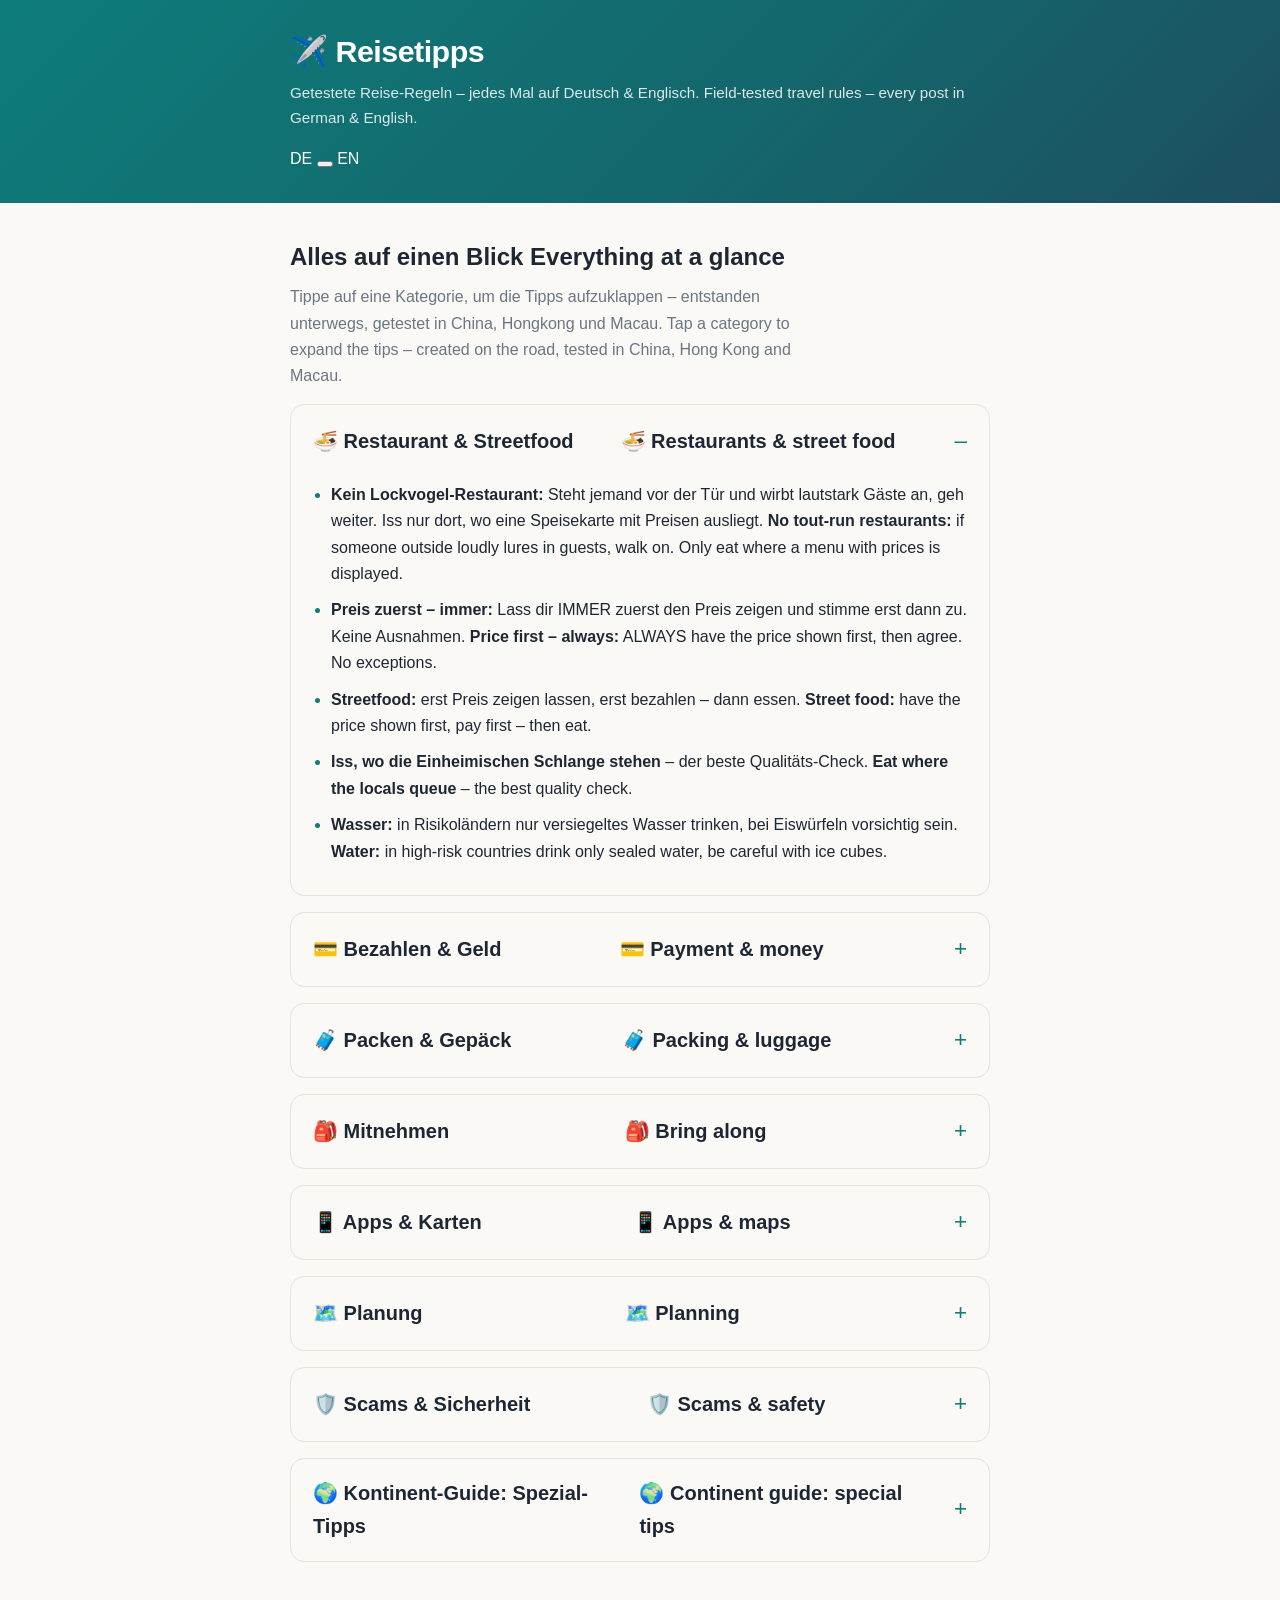
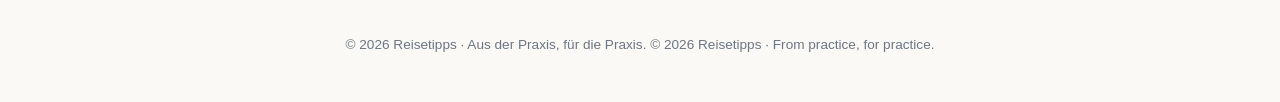
==== index.html @ b356df23 "Update index.html" ====
<!DOCTYPE html>
<html lang="de">
<head>
<meta charset="utf-8">
<meta name="viewport" content="width=device-width, initial-scale=1">
<title>Reisetipps – Travel Tips</title>
<link rel="stylesheet" href="style.css">
</head>
<body>
<header class="site-header">
  <div class="wrap">
    <div class="brand">
      <h1><a href="index.html">✈️ Reisetipps</a></h1>
      <p>
        <span class="de">Getestete Reise-Regeln – jedes Mal auf Deutsch &amp; Englisch.</span>
        <span class="en">Field-tested travel rules – every post in German &amp; English.</span>
      </p>
    </div>
    <div class="lang-switch" role="group" aria-label="Language / Sprache">
      <span class="lang-label" id="lbl-de">DE</span>
      <button type="button" id="lang-btn" class="switch" role="switch" aria-checked="false" aria-label="Switch to English">
        <span class="knob"></span>
      </button>
      <span class="lang-label" id="lbl-en">EN</span>
    </div>
  </div>
</header>

<main class="wrap">
  <section class="hero">
    <h2>
      <span class="de">Alles auf einen Blick</span>
      <span class="en">Everything at a glance</span>
    </h2>
    <p>
      <span class="de">Tippe auf eine Kategorie, um die Tipps aufzuklappen – entstanden unterwegs, getestet in China, Hongkong und Macau.</span>
      <span class="en">Tap a category to expand the tips – created on the road, tested in China, Hong Kong and Macau.</span>
    </p>
  </section>

  <section class="accordion-list">

    <details class="accordion top" id="restaurant" open>
      <summary><span class="de">🍜 Restaurant &amp; Streetfood</span><span class="en">🍜 Restaurants &amp; street food</span></summary>
      <ul class="tips">
        <li><span class="de"><strong>Kein Lockvogel-Restaurant:</strong> Steht jemand vor der Tür und wirbt lautstark Gäste an, geh weiter. Iss nur dort, wo eine Speisekarte mit Preisen ausliegt.</span>
            <span class="en"><strong>No tout-run restaurants:</strong> if someone outside loudly lures in guests, walk on. Only eat where a menu with prices is displayed.</span></li>
        <li><span class="de"><strong>Preis zuerst – immer:</strong> Lass dir IMMER zuerst den Preis zeigen und stimme erst dann zu. Keine Ausnahmen.</span>
            <span class="en"><strong>Price first – always:</strong> ALWAYS have the price shown first, then agree. No exceptions.</span></li>
        <li><span class="de"><strong>Streetfood:</strong> erst Preis zeigen lassen, erst bezahlen – dann essen.</span>
            <span class="en"><strong>Street food:</strong> have the price shown first, pay first – then eat.</span></li>
        <li><span class="de"><strong>Iss, wo die Einheimischen Schlange stehen</strong> – der beste Qualitäts-Check.</span>
            <span class="en"><strong>Eat where the locals queue</strong> – the best quality check.</span></li>
        <li><span class="de"><strong>Wasser:</strong> in Risikoländern nur versiegeltes Wasser trinken, bei Eiswürfeln vorsichtig sein.</span>
            <span class="en"><strong>Water:</strong> in high-risk countries drink only sealed water, be careful with ice cubes.</span></li>
      </ul>
    </details>

    <details class="accordion top" id="geld">
      <summary><span class="de">💳 Bezahlen &amp; Geld</span><span class="en">💳 Payment &amp; money</span></summary>
      <ul class="tips">
        <li><span class="de"><strong>50-€-Reisekonto:</strong> separates Konto nur fürs Reisen, täglich mit 50&nbsp;€ aufladen – nur diese Karte kommt zum Einsatz. Bei Diebstahl ist der Schaden begrenzt.</span>
            <span class="en"><strong>€50 travel account:</strong> a separate account just for travel, topped up with €50 daily – only this card gets used. If stolen, the damage is limited.</span></li>
        <li><span class="de"><strong>Bezahlsumme immer zuerst zeigen lassen</strong> – dann erst zustimmen.</span>
            <span class="en"><strong>Always have the total shown first</strong> – then agree.</span></li>
        <li><span class="de"><strong>Tricks kennen:</strong> erst „15" sagen und dann auf „50" korrigieren – oder „50,00" ansagen und „500,00" abbuchen. Jede Abbuchung sofort prüfen.</span>
            <span class="en"><strong>Know the tricks:</strong> first say "15", then "correct" it to "50" – or announce "50.00" and charge "500.00". Check every charge immediately.</span></li>
        <li><span class="de"><strong>Kleingeld schlägt Scheine:</strong> immer kleine Scheine und Münzen dabei haben.</span>
            <span class="en"><strong>Small bills beat big ones:</strong> always carry small bills and coins.</span></li>
        <li><span class="de"><strong>Karte nie aus den Augen lassen</strong> – kein „ich geh mal kurz nach hinten". Kreditkarte ohne Auslandseinsatzentgelt nutzen.</span>
            <span class="en"><strong>Never let your card out of sight</strong> – no "I'll just take it to the back". Use a card with no foreign transaction fee.</span></li>
        <li><span class="de"><strong>Geld splitten:</strong> Tagesbudget in der Hosentasche, den Rest im Hotelsafe.</span>
            <span class="en"><strong>Split your money:</strong> day budget in your pocket, the rest in the hotel safe.</span></li>
      </ul>
    </details>

    <details class="accordion top" id="packen">
      <summary><span class="de">🧳 Packen &amp; Gepäck</span><span class="en">🧳 Packing &amp; luggage</span></summary>
      <ul class="tips">
        <li><span class="de"><strong>Maximal für eine Woche packen</strong> – unterwegs wird gewaschen.</span>
            <span class="en"><strong>Pack for one week max</strong> – you'll wash on the road.</span></li>
        <li><span class="de"><strong>Nur Handgepäck, wenn's geht:</strong> schneller durch den Flughafen, kein Warten am Band – und der Koffer kann nicht verloren gehen.</span>
            <span class="en"><strong>Carry-on only, when possible:</strong> faster through the airport, no waiting at the belt – and your suitcase can't get lost.</span></li>
        <li><span class="de"><strong>Sonst: Koffer statt Tasche</strong> – Hartschale mit TSA-Schloss, dazu Namensschild, Kofferfoto, AirTag und auffälliges Band.</span>
            <span class="en"><strong>Otherwise: suitcase, not duffel bag</strong> – hard-shell with TSA lock, plus name tag, suitcase photo, AirTag and a bright strap.</span></li>
        <li><span class="de"><strong>Wäsche-Set:</strong> kleine Wäscheleine mit Klammern + Waschmittel-Blätter – wiegt fast nichts.</span>
            <span class="en"><strong>Laundry kit:</strong> small clothesline with pegs + detergent sheets – weighs almost nothing.</span></li>
        <li><span class="de"><strong>Rollen, nicht falten</strong> – spart Platz, knittert weniger. Packing Cubes halten Ordnung.</span>
            <span class="en"><strong>Roll, don't fold</strong> – saves space, wrinkles less. Packing cubes keep things organized.</span></li>
      </ul>
    </details>

    <details class="accordion top" id="mitnehmen">
      <summary><span class="de">🎒 Mitnehmen</span><span class="en">🎒 Bring along</span></summary>
      <ul class="tips">
        <li><span class="de"><strong>Die 8 Essentials:</strong> Ersatzbrille, Ersatzhandy, etwas Bargeld, Protein (Pulver/Riegel), Universal-Reiseadapter, Sonnencreme, DEET (Mückenschutz), Powerbank.</span>
            <span class="en"><strong>The 8 essentials:</strong> spare glasses, spare phone, some cash, protein (powder/bars), universal travel adapter, sunscreen, DEET (mosquito repellent), power bank.</span></li>
        <li><span class="de"><strong>Achtung China:</strong> Powerbanks ohne CCC-Zertifizierung sind verboten und können abgenommen werden – CE allein reicht nicht.</span>
            <span class="en"><strong>Note for China:</strong> power banks without CCC certification are forbidden and can be confiscated – CE alone is not enough.</span></li>
        <li><span class="de"><strong>Dokumente doppelt sichern:</strong> Reisepass- und Versicherungskopie offline aufs Handy UND in die Cloud.</span>
            <span class="en"><strong>Back up documents twice:</strong> passport and insurance copies on your phone offline AND in the cloud.</span></li>
        <li><span class="de"><strong>Für alle Fälle:</strong> Mini-Apotheke (Schmerzmittel, Pflaster, Durchfallmittel, Elektrolyte), Ohrstöpsel + Schlafmaske, Snacks für die Anreise.</span>
            <span class="en"><strong>Just in case:</strong> mini pharmacy (painkillers, plasters, anti-diarrhea meds, electrolytes), earplugs + sleep mask, snacks for the journey.</span></li>
      </ul>
    </details>

    <details class="accordion top" id="apps">
      <summary><span class="de">📱 Apps &amp; Karten</span><span class="en">📱 Apps &amp; maps</span></summary>
      <ul class="tips">
        <li><span class="de"><strong>Apps VORHER laden</strong> – inkl. Offline-Karten und Sprachpaketen. Für China: Amap, Octopus Card (Hongkong), DiDi, Uber, Bolt. Dazu: VPN für China, Übersetzer-App offline, eSIM-App (z.&nbsp;B. Airalo).</span>
            <span class="en"><strong>Download apps BEFOREHAND</strong> – incl. offline maps and language packs. For China: Amap, Octopus Card (Hong Kong), DiDi, Uber, Bolt. Plus: VPN for China, translator app offline, eSIM app (e.g. Airalo).</span></li>
        <li><span class="de"><strong>Wichtige Punkte markieren:</strong> Hotel, Bahnhof/Flughafen, Botschaft, Krankenhaus, geplante Sehenswürdigkeiten.</span>
            <span class="en"><strong>Pin the important spots:</strong> hotel, station/airport, embassy, hospital, planned sights.</span></li>
        <li><span class="de"><strong>Reiseführer mit Karte</strong> mitnehmen – oder die wichtigsten Seiten ausdrucken.</span>
            <span class="en"><strong>Bring a guidebook with a map</strong> – or print the key pages.</span></li>
        <li><span class="de"><strong>Google Maps:</strong> die Region vorher als Offline-Karte herunterladen – ohne Netz bist du sonst blind.</span>
            <span class="en"><strong>Google Maps:</strong> download the region as an offline map beforehand – without a connection you're blind otherwise.</span></li>
      </ul>
    </details>

    <details class="accordion top" id="planung">
      <summary><span class="de">🗺️ Planung</span><span class="en">🗺️ Planning</span></summary>
      <ul class="tips">
        <li><span class="de"><strong>Ein Ort als Basis:</strong> von dort aus alles besichtigen. Mehrere Stationen = nur Fahrerei, ständiges Umpacken und verschiedene Kleidung für verschiedene Klimazonen.</span>
            <span class="en"><strong>One place as your base:</strong> explore everything from there. Multiple stops = nothing but driving, constant repacking and different clothes for different climates.</span></li>
        <li><span class="de"><strong>Ausländische Ferienzeiten prüfen</strong> (z.&nbsp;B. Golden Week in China) – sonst: hohe Preise, ausgebuchte Züge, überfüllte Sehenswürdigkeiten.</span>
            <span class="en"><strong>Check foreign holiday periods</strong> (e.g. Golden Week in China) – otherwise: high prices, sold-out trains, overcrowded sights.</span></li>
        <li><span class="de"><strong>Übliche Preise vorher checken:</strong> Taxi pro Kilometer, SIM-Karte, Wasser, Bier, Mahlzeit (Numbeo, Blogs, Reddit) – wer Normalpreise kennt, erkennt Abzocke sofort.</span>
            <span class="en"><strong>Check typical prices beforehand:</strong> taxi per km, SIM card, water, beer, meals (Numbeo, blogs, Reddit) – if you know normal prices, you spot rip-offs instantly.</span></li>
        <li><span class="de"><strong>Wichtige Nummern einspeichern:</strong> Polizei, Krankenwagen, Botschaft, Hotel, Airline, Versicherung, Kartensperr-Hotline – offline aufs Handy.</span>
            <span class="en"><strong>Save the important numbers:</strong> police, ambulance, embassy, hotel, airline, insurance, card blocking hotline – on your phone offline.</span></li>
      </ul>
    </details>

    <details class="accordion top" id="sicherheit">
      <summary><span class="de">🛡️ Scams &amp; Sicherheit</span><span class="en">🛡️ Scams &amp; safety</span></summary>
      <ul class="tips">
        <li><span class="de"><strong>Übliche Scams kennen:</strong> überteuerte Taxis/Tuk-Tuks (Preis VORher fixieren!), „Attraktion heute geschlossen" – danach wirst du woanders hingelockt (überteuerter Shop, „Alternativ-Tour"). Außerdem: Teehaus-/Glücksspiel-Abzocke, Edelstein-Betrug, Taschendiebe, falsche Polizisten, aufgeblähte Rechnungen, Skimming am Geldautomaten.</span>
            <span class="en"><strong>Know the usual scams:</strong> overpriced taxis/tuk-tuks (fix the price BEFORE!), "attraction closed today" – then you get lured elsewhere (overpriced shop, "alternative tour"). Also: tea-house/gambling scams, gem fraud, pickpockets, fake police, padded bills, ATM skimming.</span></li>
        <li><span class="de"><strong>Drinks im Auge behalten:</strong> nie unbeaufsichtigt lassen – in manchen Regionen (z.&nbsp;B. Südamerika) werden Getränke mit Betäubungsmitteln versetzt, danach folgt oft ein Raub.</span>
            <span class="en"><strong>Keep an eye on your drinks:</strong> never leave them unattended – in some regions (e.g. South America) drinks get spiked, often followed by robbery.</span></li>
        <li><span class="de"><strong>Vorsicht bei Dates:</strong> bei Verabredungen über Dating-Apps im Ausland lieber öffentliche Orte wählen und nur das Nötigste mitnehmen.</span>
            <span class="en"><strong>Be careful with dates:</strong> for dating-app meetups abroad, prefer public places and only take what you need.</span></li>
      </ul>
    </details>

    <details class="accordion top" id="kontinente">
      <summary><span class="de">🌍 Kontinent-Guide: Spezial-Tipps</span><span class="en">🌍 Continent guide: special tips</span></summary>
      <div class="accordion-body">
        <p class="sub-lede">
          <span class="de">Jeder Kontinent hat seine eigenen Regeln – zum Aufklappen:</span>
          <span class="en">Every continent has its own rules – tap to expand:</span>
        </p>

        <details class="accordion sub">
          <summary><span class="de">🌍 Afrika</span><span class="en">🌍 Africa</span></summary>
          <ul class="tips">
            <li><span class="de"><strong>Impfungen &amp; Malaria:</strong> Gelbfieber-Nachweis oft Pflicht – Prophylaxe oder Standby-Medikament mitnehmen.</span>
                <span class="en"><strong>Vaccinations &amp; malaria:</strong> yellow fever proof often mandatory – bring prophylaxis or standby medication.</span></li>
            <li><span class="de"><strong>Visa:</strong> teils on arrival (Ägypten), teils vorher online (Kenia eTA) – vorher prüfen.</span>
                <span class="en"><strong>Visas:</strong> sometimes on arrival (Egypt), sometimes online in advance (Kenya eTA) – check beforehand.</span></li>
            <li><span class="de"><strong>Bargeld in neuen Scheinen:</strong> kleine, neue Dollar-/Euro-Scheine – alte oder zerknitterte werden abgelehnt.</span>
                <span class="en"><strong>Cash in new bills:</strong> small, new dollar/euro notes – old or crumpled ones get refused.</span></li>
            <li><span class="de"><strong>Wasser:</strong> nur abgefüllt, Eiswürfel meiden.</span>
                <span class="en"><strong>Water:</strong> bottled only, avoid ice cubes.</span></li>
            <li><span class="de"><strong>Safaris früh buchen:</strong> Trockenzeit = beste Tierbeobachtung, Lodges schnell voll.</span>
                <span class="en"><strong>Book safaris early:</strong> dry season = best wildlife viewing, lodges fill fast.</span></li>
            <li><span class="de"><strong>Nachts:</strong> in Großstädten nicht zu Fuß – Taxis/Uber nutzen.</span>
                <span class="en"><strong>At night:</strong> don't walk in big cities – use taxis/Uber.</span></li>
          </ul>
        </details>

        <details class="accordion sub">
          <summary><span class="de">🌏 Asien</span><span class="en">🌏 Asia</span></summary>
          <ul class="tips">
            <li><span class="de"><strong>Visa je Land:</strong> Indien eVisa vorher, Thailand 60 Tage visafrei, China Visum vorab.</span>
                <span class="en"><strong>Visas per country:</strong> India eVisa in advance, Thailand 60 days visa-free, China visa beforehand.</span></li>
            <li><span class="de"><strong>Mobiles Bezahlen:</strong> Alipay/WeChat Pay in China fast unverzichtbar – Tour-Versionen zu Hause einrichten.</span>
                <span class="en"><strong>Mobile payment:</strong> Alipay/WeChat Pay almost essential in China – set up tour versions at home.</span></li>
            <li><span class="de"><strong>Monsun &amp; Taifun:</strong> Zeiten vor der Reise prüfen – sie entscheiden über alles.</span>
                <span class="en"><strong>Monsoon &amp; typhoon:</strong> check seasons before the trip – they decide everything.</span></li>
            <li><span class="de"><strong>Tempel-Knigge:</strong> Schultern/Knie bedecken, Schuhe aus.</span>
                <span class="en"><strong>Temple etiquette:</strong> cover shoulders/knees, shoes off.</span></li>
            <li><span class="de"><strong>SIM:</strong> eSIM vorher oder lokale SIM am Flughafen.</span>
                <span class="en"><strong>SIM:</strong> eSIM in advance or local SIM at the airport.</span></li>
          </ul>
        </details>

        <details class="accordion sub">
          <summary><span class="de">🌍 Europa</span><span class="en">🌍 Europe</span></summary>
          <ul class="tips">
            <li><span class="de"><strong>EHIC-Karte</strong> einpacken – gilt in der ganzen EU.</span>
                <span class="en"><strong>Pack your EHIC card</strong> – valid across the EU.</span></li>
            <li><span class="de"><strong>Roaming:</strong> EU inklusive – aber Vorsicht Schweiz &amp; UK.</span>
                <span class="en"><strong>Roaming:</strong> included in the EU – but watch out Switzerland &amp; UK.</span></li>
            <li><span class="de"><strong>Trinkgeld je Land</strong> kurz checken statt raten.</span>
                <span class="en"><strong>Check tipping per country</strong> instead of guessing.</span></li>
            <li><span class="de"><strong>Züge früh buchen</strong> (Sparpreise); Interrail bei vielen Ländern prüfen.</span>
                <span class="en"><strong>Book trains early</strong> (saver fares); consider Interrail for many countries.</span></li>
            <li><span class="de"><strong>Taschendiebe</strong> in Touristenzonen (Barcelona, Paris, Rom) – Wertsachen körpernah.</span>
                <span class="en"><strong>Pickpockets</strong> in tourist zones (Barcelona, Paris, Rome) – valuables close to body.</span></li>
          </ul>
        </details>

        <details class="accordion sub">
          <summary><span class="de">🌎 Nordamerika</span><span class="en">🌎 North America</span></summary>
          <ul class="tips">
            <li><span class="de"><strong>ESTA (USA) / eTA (Kanada)</strong> VOR der Reise online beantragen.</span>
                <span class="en"><strong>ESTA (USA) / eTA (Canada)</strong> – apply online BEFORE the trip.</span></li>
            <li><span class="de"><strong>Trinkgeld 18–22&nbsp;%</strong> quasi Pflicht.</span>
                <span class="en"><strong>Tip 18–22%</strong> – basically mandatory.</span></li>
            <li><span class="de"><strong>Kreditkarte unverzichtbar</strong> (Kautionen für Mietwagen/Hotel).</span>
                <span class="en"><strong>Credit card essential</strong> (deposits for rental cars/hotels).</span></li>
            <li><span class="de"><strong>Entfernungen nicht unterschätzen</strong> – Mietwagen einplanen.</span>
                <span class="en"><strong>Don't underestimate distances</strong> – plan a rental car.</span></li>
            <li><span class="de"><strong>Krankenversicherung mit hoher Deckung</strong> – USA extrem teuer.</span>
                <span class="en"><strong>Health insurance with high coverage</strong> – USA extremely expensive.</span></li>
            <li><span class="de"><strong>Preise sind netto</strong> – Steuern kommen an der Kasse dazu.</span>
                <span class="en"><strong>Prices are net</strong> – taxes added at checkout.</span></li>
          </ul>
        </details>

        <details class="accordion sub">
          <summary><span class="de">🌎 Südamerika</span><span class="en">🌎 South America</span></summary>
          <ul class="tips">
            <li><span class="de"><strong>Drinks nie unbeaufsichtigt</strong> – K.-o.-Tropfen/Scopolamin sind real.</span>
                <span class="en"><strong>Never leave drinks unattended</strong> – knockout drops/scopolamine are real.</span></li>
            <li><span class="de"><strong>Nur offizielle Taxis/Uber,</strong> nachts nicht zu Fuß.</span>
                <span class="en"><strong>Only official taxis/Uber,</strong> don't walk at night.</span></li>
            <li><span class="de"><strong>Höhenkrankheit</strong> (Anden): langsam akklimatisieren, Coca-Tee.</span>
                <span class="en"><strong>Altitude sickness</strong> (Andes): acclimatize slowly, coca tea.</span></li>
            <li><span class="de"><strong>Bargeld in kleinen Scheinen,</strong> US-Dollar als Backup.</span>
                <span class="en"><strong>Cash in small bills,</strong> US dollars as backup.</span></li>
            <li><span class="de"><strong>Regen- vs. Trockenzeit</strong> je Region prüfen.</span>
                <span class="en"><strong>Rainy vs. dry season</strong> – check per region.</span></li>
          </ul>
        </details>

        <details class="accordion sub">
          <summary><span class="de">🌏 Ozeanien</span><span class="en">🌏 Oceania</span></summary>
          <ul class="tips">
            <li><span class="de"><strong>eVisitor/ETA (Australien), NZeTA (Neuseeland)</strong> vor Abflug beantragen.</span>
                <span class="en"><strong>eVisitor/ETA (Australia), NZeTA (New Zealand)</strong> – apply before departure.</span></li>
            <li><span class="de"><strong>Sonne extrem</strong> (Ozonloch): Creme, Hut, Brille – auch bei Wolken.</span>
                <span class="en"><strong>Sun is extreme</strong> (ozone hole): sunscreen, hat, glasses – even when cloudy.</span></li>
            <li><span class="de"><strong>Linksverkehr!</strong> – auch beim Überqueren der Straße.</span>
                <span class="en"><strong>Left-hand traffic!</strong> – also when crossing streets.</span></li>
            <li><span class="de"><strong>Riesige Entfernungen:</strong> Inlandsflüge einplanen.</span>
                <span class="en"><strong>Huge distances:</strong> plan domestic flights.</span></li>
            <li><span class="de"><strong>Strenge Quarantäne:</strong> keine Lebensmittel/Pflanzen einführen.</span>
                <span class="en"><strong>Strict quarantine:</strong> don't bring food/plants.</span></li>
          </ul>
        </details>
      </div>
    </details>

  </section>
</main>

<footer class="site-footer">
  <div class="wrap">
    <span class="de">© 2026 Reisetipps · Aus der Praxis, für die Praxis.</span>
    <span class="en">© 2026 Reisetipps · From practice, for practice.</span>
  </div>
</footer>

<script>
function setLang(l) {
  var en = (l === 'en');
  document.body.classList.toggle('lang-en', en);
  document.documentElement.lang = l;
  var btn = document.getElementById('lang-btn');
  btn.setAttribute('aria-checked', en ? 'true' : 'false');
  btn.setAttribute('aria-label', en ? 'Auf Deutsch umstellen' : 'Switch to English');
  document.getElementById('lbl-de').classList.toggle('active', !en);
  document.getElementById('lbl-en').classList.toggle('active', en);
  try { localStorage.setItem('reisetipps-lang', l); } catch (e) {}
}
(function init() {
  var l = 'de';
  try { l = localStorage.getItem('reisetipps-lang') || 'de'; } catch (e) {}
  setLang(l === 'en' ? 'en' : 'de');
  document.getElementById('lang-btn').addEventListener('click', function () {
    setLang(document.body.classList.contains('lang-en') ? 'de' : 'en');
  });
})();
</script>
</body>
</html>
---- style.css ----
:root {
  --bg: #faf9f6;
  --card: #ffffff;
  --ink: #1d2733;
  --muted: #6b7684;
  --accent: #0e7c7b;
  --accent-soft: #e3f2f1;
  --border: #e6e2d8;
  --radius: 14px;
}
* { box-sizing: border-box; }
body {
  margin: 0;
  font-family: -apple-system, BlinkMacSystemFont, "Segoe UI", Roboto, Helvetica, Arial, sans-serif;
  background: var(--bg);
  color: var(--ink);
  line-height: 1.65;
}
.wrap { max-width: 740px; margin: 0 auto; padding: 0 20px; }

/* Header */
.site-header {
  background: linear-gradient(135deg, #0e7c7b, #14666b 60%, #1d4e5f);
  color: #fff;
  padding: 26px 0 30px;
}
.site-header .wrap { display: flex; align-items: center; justify-content: space-between; gap: 16px; flex-wrap: wrap; }
.brand h1 { margin: 0; font-size: 1.9rem; letter-spacing: -0.5px; }
.brand p { margin: 4px 0 0; opacity: .85; font-size: .95rem; }
.brand a { color: #fff; text-decoration: none; }
.lang-toggle { display: flex; gap: 6px; background: rgba(255,255,255,.15); border-radius: 999px; padding: 4px; }
.lang-toggle button {
  border: 0; border-radius: 999px; padding: 7px 16px; font-size: .85rem; font-weight: 700;
  background: transparent; color: #fff; cursor: pointer;
}
.lang-toggle button.active { background: #fff; color: var(--accent); }

/* Language visibility */
.de { display: inline; }
.en { display: none; }
body.lang-en .de { display: none; }
body.lang-en .en { display: inline; }
li .de, li .en, p .de, p .en, h1 .de, h1 .en, h2 .de, h2 .en, h3 .de, h3 .en, span.de, span.en { display: inline; }
body.lang-en li .de, body.lang-en p .de, body.lang-en h1 .de, body.lang-en h2 .de, body.lang-en h3 .de,
body.lang-en li .en, body.lang-en p .en, body.lang-en h1 .en, body.lang-en h2 .en, body.lang-en h3 .en { display: inline; }
div.de, div.en, section.de, section.en { display: block; }
body.lang-en div.de, body.lang-en section.de { display: none; }
body.lang-en div.en, body.lang-en section.en { display: block; }
div.en, section.en { display: none; }

/* Hero */
.hero { padding: 34px 0 8px; }
.hero h2 { font-size: 1.5rem; margin: 0 0 8px; }
.hero p { color: var(--muted); margin: 0; max-width: 60ch; }

/* Post cards */
.posts { display: grid; gap: 18px; padding: 24px 0 10px; }
.post-card {
  background: var(--card); border: 1px solid var(--border); border-radius: var(--radius);
  padding: 22px; text-decoration: none; color: inherit; display: block;
  transition: transform .12s ease, box-shadow .12s ease;
}
.post-card:hover { transform: translateY(-2px); box-shadow: 0 8px 24px rgba(20,40,50,.10); }
.post-card .meta { color: var(--muted); font-size: .82rem; margin-bottom: 6px; }
.post-card h3 { margin: 0 0 8px; font-size: 1.25rem; }
.post-card p { margin: 0 0 12px; color: var(--muted); }
.tags { display: flex; flex-wrap: wrap; gap: 6px; }
.tag {
  font-size: .75rem; font-weight: 600; background: var(--accent-soft); color: var(--accent);
  border-radius: 999px; padding: 3px 10px;
}

/* Article */
.article { background: var(--card); border: 1px solid var(--border); border-radius: var(--radius); padding: 28px; margin: 28px 0; }
.article .meta { color: var(--muted); font-size: .85rem; margin-bottom: 10px; }
.article h1 { margin: 0 0 10px; font-size: 1.7rem; letter-spacing: -0.5px; }
.article .lede { color: var(--muted); font-size: 1.05rem; border-left: 4px solid var(--accent); padding-left: 14px; margin: 0 0 26px; }
.rule-section { margin: 30px 0; }
.rule-section > h2 { font-size: 1.25rem; margin: 0 0 12px; padding-bottom: 8px; border-bottom: 2px solid var(--accent-soft); }
.rule { display: flex; gap: 14px; margin: 0 0 16px; }
.rule-num {
  flex: 0 0 34px; height: 34px; border-radius: 50%; background: var(--accent); color: #fff;
  font-weight: 800; display: flex; align-items: center; justify-content: center; font-size: .95rem; margin-top: 2px;
}
.rule-body strong { display: block; margin-bottom: 2px; }
.rule-body p { margin: 0; color: #37424f; }
.back-link { display: inline-block; margin: 6px 0 0; color: var(--accent); text-decoration: none; font-weight: 600; }
.back-link:hover { text-decoration: underline; }

/* Accordion */
.accordion {
  background: var(--bg);
  border: 1px solid var(--border);
  border-radius: var(--radius);
  margin: 0 0 14px;
  overflow: hidden;
}
.accordion summary {
  cursor: pointer;
  padding: 16px 20px;
  font-weight: 800;
  font-size: 1.1rem;
  list-style: none;
  display: flex;
  align-items: center;
  justify-content: space-between;
}
.accordion summary::-webkit-details-marker { display: none; }
.accordion summary::after {
  content: "+";
  font-size: 1.4rem;
  color: var(--accent);
  font-weight: 400;
  flex: 0 0 auto;
  margin-left: 12px;
}
.accordion[open] summary::after { content: "–"; }
.accordion summary:hover { background: var(--accent-soft); }
.accordion ul { margin: 0; padding: 4px 22px 20px 40px; }
.accordion li { margin: 0 0 10px; }
.accordion li::marker { color: var(--accent); }

/* One-pager: top-level category accordions + nested */
.accordion-list { padding: 6px 0 26px; }
.accordion.top { margin: 0 0 16px; }
.accordion.top > summary { font-size: 1.25rem; padding: 18px 22px; }
.accordion-body { padding: 2px 4px 8px; }
.sub-lede { color: var(--muted); margin: 6px 18px 12px; }
.accordion.sub { margin: 10px 14px; background: #fff; }
.accordion.sub > summary { font-size: 1rem; padding: 13px 16px; }
.tips { margin: 0; padding: 6px 22px 20px 42px; }
.tips li { margin: 0 0 10px; }
.tips li::marker { color: var(--accent); }

.site-footer { padding: 30px 0 46px; color: var(--muted); font-size: .85rem; text-align: center; }
@media (max-width: 520px) {
  .article { padding: 20px; }
  .brand h1 { font-size: 1.5rem; }
}
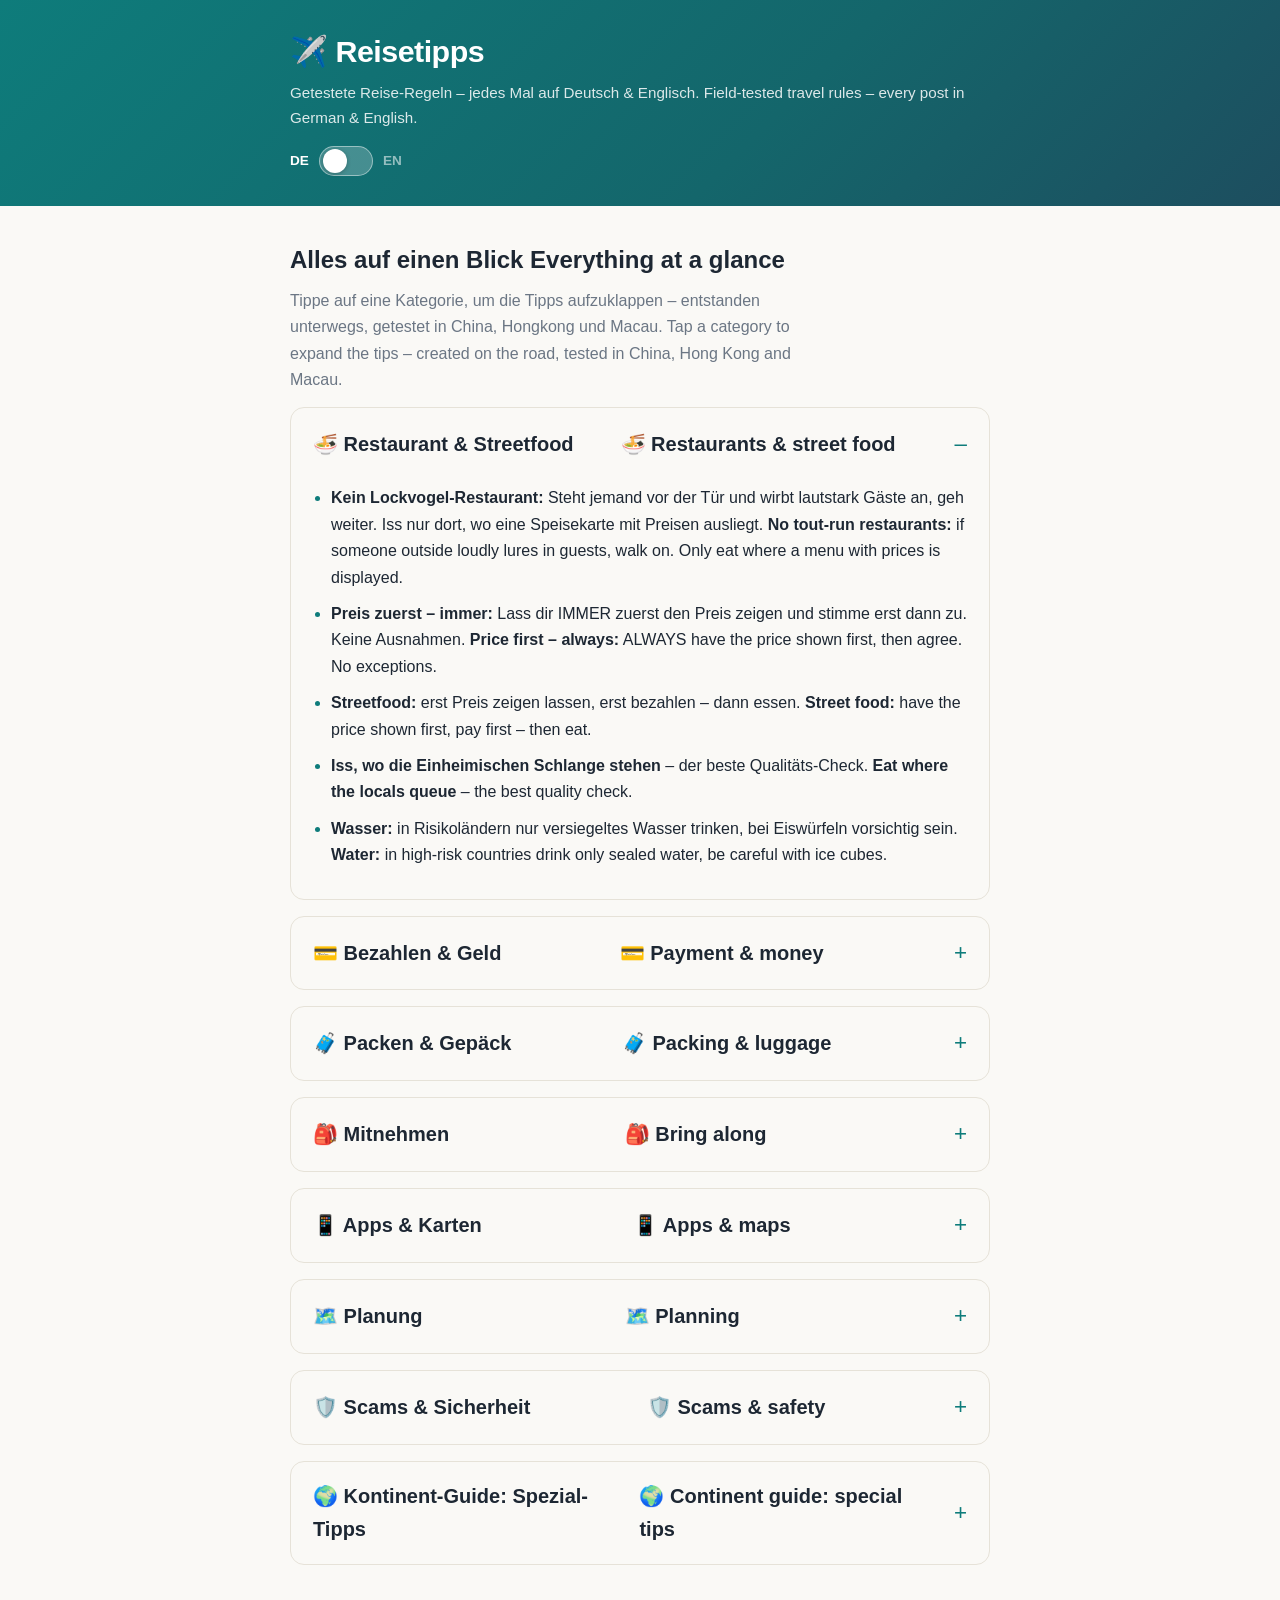
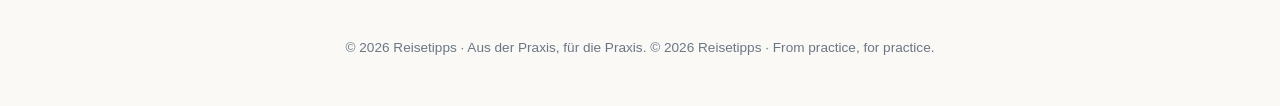
==== commit 5b9f0593: "Update index.html" ====
--- a/index.html
+++ b/index.html
@@ -93,14 +93,28 @@
     <details class="accordion top" id="mitnehmen">
       <summary><span class="de">🎒 Mitnehmen</span><span class="en">🎒 Bring along</span></summary>
       <ul class="tips">
-        <li><span class="de"><strong>Die 8 Essentials:</strong> Ersatzbrille, Ersatzhandy, etwas Bargeld, Protein (Pulver/Riegel), Universal-Reiseadapter, Sonnencreme, DEET (Mückenschutz), Powerbank.</span>
-            <span class="en"><strong>The 8 essentials:</strong> spare glasses, spare phone, some cash, protein (powder/bars), universal travel adapter, sunscreen, DEET (mosquito repellent), power bank.</span></li>
+        <li><span class="de"><strong>Die 8 Essentials:</strong></span><span class="en"><strong>The 8 essentials:</strong></span>
+          <ul>
+            <li><span class="de">Ersatzbrille</span><span class="en">Spare glasses</span></li>
+            <li><span class="de">Ersatzhandy</span><span class="en">Spare phone</span></li>
+            <li><span class="de">Etwas Bargeld</span><span class="en">Some cash</span></li>
+            <li><span class="de">Protein (Pulver/Riegel)</span><span class="en">Protein (powder/bars)</span></li>
+            <li><span class="de">Universal-Reiseadapter</span><span class="en">Universal travel adapter</span></li>
+            <li><span class="de">Sonnencreme</span><span class="en">Sunscreen</span></li>
+            <li><span class="de">DEET (Mückenschutz)</span><span class="en">DEET (mosquito repellent)</span></li>
+            <li><span class="de">Powerbank</span><span class="en">Power bank</span></li>
+          </ul>
+        </li>
         <li><span class="de"><strong>Achtung China:</strong> Powerbanks ohne CCC-Zertifizierung sind verboten und können abgenommen werden – CE allein reicht nicht.</span>
             <span class="en"><strong>Note for China:</strong> power banks without CCC certification are forbidden and can be confiscated – CE alone is not enough.</span></li>
+        <li><span class="de"><strong>Schlafmaske</strong> – für helle Hotelzimmer und Flüge.</span>
+            <span class="en"><strong>Sleep mask</strong> – for bright hotel rooms and flights.</span></li>
+        <li><span class="de"><strong>Ohrstöpsel</strong> – gegen Lärm in Flieger, Hotel und an lauten Straßen.</span>
+            <span class="en"><strong>Earplugs</strong> – against noise on planes, in hotels and on loud streets.</span></li>
         <li><span class="de"><strong>Dokumente doppelt sichern:</strong> Reisepass- und Versicherungskopie offline aufs Handy UND in die Cloud.</span>
             <span class="en"><strong>Back up documents twice:</strong> passport and insurance copies on your phone offline AND in the cloud.</span></li>
-        <li><span class="de"><strong>Für alle Fälle:</strong> Mini-Apotheke (Schmerzmittel, Pflaster, Durchfallmittel, Elektrolyte), Ohrstöpsel + Schlafmaske, Snacks für die Anreise.</span>
-            <span class="en"><strong>Just in case:</strong> mini pharmacy (painkillers, plasters, anti-diarrhea meds, electrolytes), earplugs + sleep mask, snacks for the journey.</span></li>
+        <li><span class="de"><strong>Für alle Fälle:</strong> Mini-Apotheke (Schmerzmittel, Pflaster, Durchfallmittel, Elektrolyte), Snacks für die Anreise.</span>
+            <span class="en"><strong>Just in case:</strong> mini pharmacy (painkillers, plasters, anti-diarrhea meds, electrolytes), snacks for the journey.</span></li>
       </ul>
     </details>
 
--- a/style.css
+++ b/style.css
@@ -23,17 +23,29 @@
   background: linear-gradient(135deg, #0e7c7b, #14666b 60%, #1d4e5f);
   color: #fff;
   padding: 26px 0 30px;
+  position: sticky;
+  top: 0;
+  z-index: 50;
 }
 .site-header .wrap { display: flex; align-items: center; justify-content: space-between; gap: 16px; flex-wrap: wrap; }
 .brand h1 { margin: 0; font-size: 1.9rem; letter-spacing: -0.5px; }
 .brand p { margin: 4px 0 0; opacity: .85; font-size: .95rem; }
 .brand a { color: #fff; text-decoration: none; }
-.lang-toggle { display: flex; gap: 6px; background: rgba(255,255,255,.15); border-radius: 999px; padding: 4px; }
-.lang-toggle button {
-  border: 0; border-radius: 999px; padding: 7px 16px; font-size: .85rem; font-weight: 700;
-  background: transparent; color: #fff; cursor: pointer;
+/* Language switch */
+.lang-switch { display: flex; align-items: center; gap: 10px; }
+.lang-label { font-weight: 800; font-size: .85rem; opacity: .55; }
+.lang-label.active { opacity: 1; }
+.switch {
+  width: 54px; height: 30px; border-radius: 999px; padding: 0; cursor: pointer;
+  background: rgba(255,255,255,.22); border: 1px solid rgba(255,255,255,.45);
+  position: relative;
 }
-.lang-toggle button.active { background: #fff; color: var(--accent); }
+.switch .knob {
+  position: absolute; top: 2px; left: 3px; width: 24px; height: 24px;
+  border-radius: 50%; background: #fff; transition: left .18s ease;
+  box-shadow: 0 1px 4px rgba(0,0,0,.25);
+}
+.switch[aria-checked="true"] .knob { left: 25px; }
 
 /* Language visibility */
 .de { display: inline; }
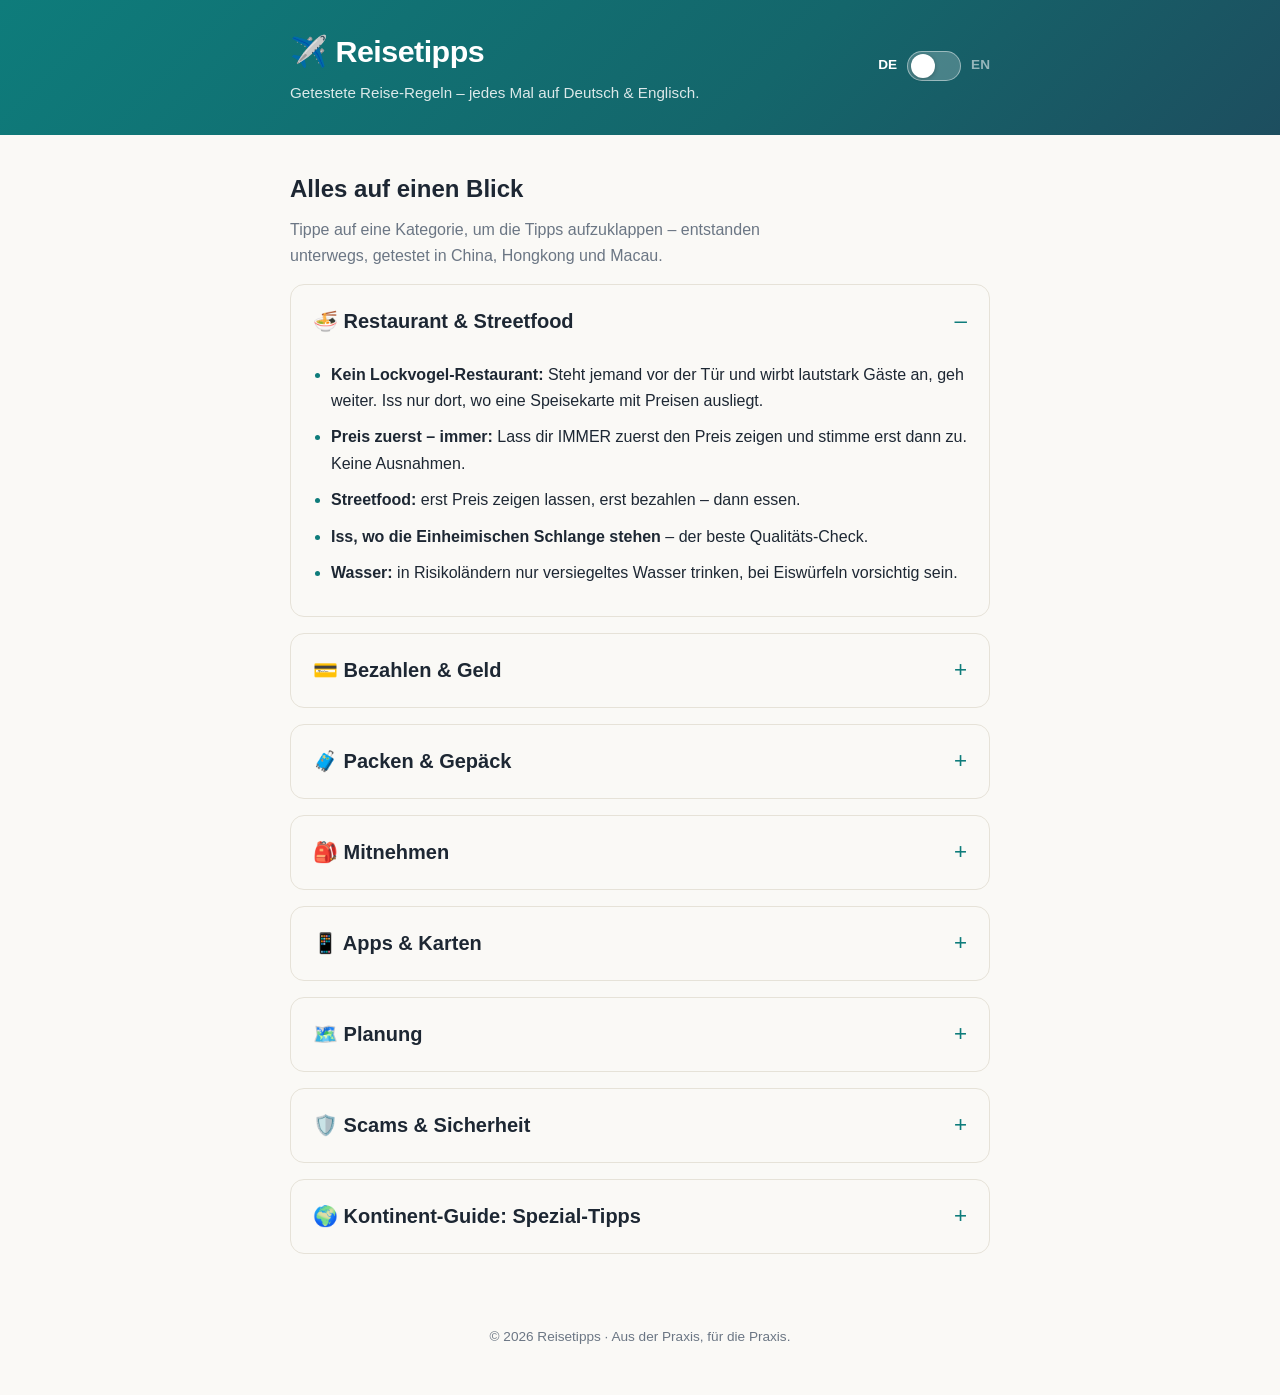
==== commit 6fce246e: "Update index.html" ====
--- a/index.html
+++ b/index.html
@@ -63,8 +63,8 @@
             <span class="en"><strong>€50 travel account:</strong> a separate account just for travel, topped up with €50 daily – only this card gets used. If stolen, the damage is limited.</span></li>
         <li><span class="de"><strong>Bezahlsumme immer zuerst zeigen lassen</strong> – dann erst zustimmen.</span>
             <span class="en"><strong>Always have the total shown first</strong> – then agree.</span></li>
-        <li><span class="de"><strong>Tricks kennen:</strong> erst „15" sagen und dann auf „50" korrigieren – oder „50,00" ansagen und „500,00" abbuchen. Jede Abbuchung sofort prüfen.</span>
-            <span class="en"><strong>Know the tricks:</strong> first say "15", then "correct" it to "50" – or announce "50.00" and charge "500.00". Check every charge immediately.</span></li>
+        <li><span class="de"><strong>Tricks kennen:</strong> erst „15" sagen und dann auf „50" korrigieren – oder „50,00" ansagen und „500,00" abbuchen. Ebenfalls beliebt: erst „20" sagen und dann behaupten, das sei „20 pro Person" gewesen. Jede Abbuchung sofort prüfen.</span>
+            <span class="en"><strong>Know the tricks:</strong> first say "15", then "correct" it to "50" – or announce "50.00" and charge "500.00". Also popular: first say "20", then claim it was "20 per person". Check every charge immediately.</span></li>
         <li><span class="de"><strong>Kleingeld schlägt Scheine:</strong> immer kleine Scheine und Münzen dabei haben.</span>
             <span class="en"><strong>Small bills beat big ones:</strong> always carry small bills and coins.</span></li>
         <li><span class="de"><strong>Karte nie aus den Augen lassen</strong> – kein „ich geh mal kurz nach hinten". Kreditkarte ohne Auslandseinsatzentgelt nutzen.</span>
@@ -151,6 +151,8 @@
       <ul class="tips">
         <li><span class="de"><strong>Übliche Scams kennen:</strong> überteuerte Taxis/Tuk-Tuks (Preis VORher fixieren!), „Attraktion heute geschlossen" – danach wirst du woanders hingelockt (überteuerter Shop, „Alternativ-Tour"). Außerdem: Teehaus-/Glücksspiel-Abzocke, Edelstein-Betrug, Taschendiebe, falsche Polizisten, aufgeblähte Rechnungen, Skimming am Geldautomaten.</span>
             <span class="en"><strong>Know the usual scams:</strong> overpriced taxis/tuk-tuks (fix the price BEFORE!), "attraction closed today" – then you get lured elsewhere (overpriced shop, "alternative tour"). Also: tea-house/gambling scams, gem fraud, pickpockets, fake police, padded bills, ATM skimming.</span></li>
+        <li><span class="de"><strong>Extra-Gebühren-Trick:</strong> Manche (DiDi-)Fahrer verlangen plötzlich Parkgebühren oder andere Zuschläge extra – alles ablehnen, was nicht in der App steht, und ggf. in der App melden.</span>
+            <span class="en"><strong>Extra-fee trick:</strong> some (DiDi) drivers suddenly demand parking fees or other surcharges – refuse anything not shown in the app, and report it in the app if needed.</span></li>
         <li><span class="de"><strong>Drinks im Auge behalten:</strong> nie unbeaufsichtigt lassen – in manchen Regionen (z.&nbsp;B. Südamerika) werden Getränke mit Betäubungsmitteln versetzt, danach folgt oft ein Raub.</span>
             <span class="en"><strong>Keep an eye on your drinks:</strong> never leave them unattended – in some regions (e.g. South America) drinks get spiked, often followed by robbery.</span></li>
         <li><span class="de"><strong>Vorsicht bei Dates:</strong> bei Verabredungen über Dating-Apps im Ausland lieber öffentliche Orte wählen und nur das Nötigste mitnehmen.</span>
--- a/style.css
+++ b/style.css
@@ -47,18 +47,12 @@
 }
 .switch[aria-checked="true"] .knob { left: 25px; }
 
-/* Language visibility */
-.de { display: inline; }
+/* Language visibility – exactly one language visible at a time.
+   (Never add other display rules for .de/.en: a specificity war made
+   both languages show at once on 05.11.2026.) */
 .en { display: none; }
 body.lang-en .de { display: none; }
 body.lang-en .en { display: inline; }
-li .de, li .en, p .de, p .en, h1 .de, h1 .en, h2 .de, h2 .en, h3 .de, h3 .en, span.de, span.en { display: inline; }
-body.lang-en li .de, body.lang-en p .de, body.lang-en h1 .de, body.lang-en h2 .de, body.lang-en h3 .de,
-body.lang-en li .en, body.lang-en p .en, body.lang-en h1 .en, body.lang-en h2 .en, body.lang-en h3 .en { display: inline; }
-div.de, div.en, section.de, section.en { display: block; }
-body.lang-en div.de, body.lang-en section.de { display: none; }
-body.lang-en div.en, body.lang-en section.en { display: block; }
-div.en, section.en { display: none; }
 
 /* Hero */
 .hero { padding: 34px 0 8px; }
@@ -143,6 +137,10 @@
 .tips { margin: 0; padding: 6px 22px 20px 42px; }
 .tips li { margin: 0 0 10px; }
 .tips li::marker { color: var(--accent); }
+/* Nested sub-bullets */
+.accordion .tips ul { margin: 8px 0 6px; padding: 0 0 0 24px; }
+.accordion .tips ul li { margin: 0 0 5px; }
+.accordion .tips ul li::marker { color: var(--accent); }
 
 .site-footer { padding: 30px 0 46px; color: var(--muted); font-size: .85rem; text-align: center; }
 @media (max-width: 520px) {
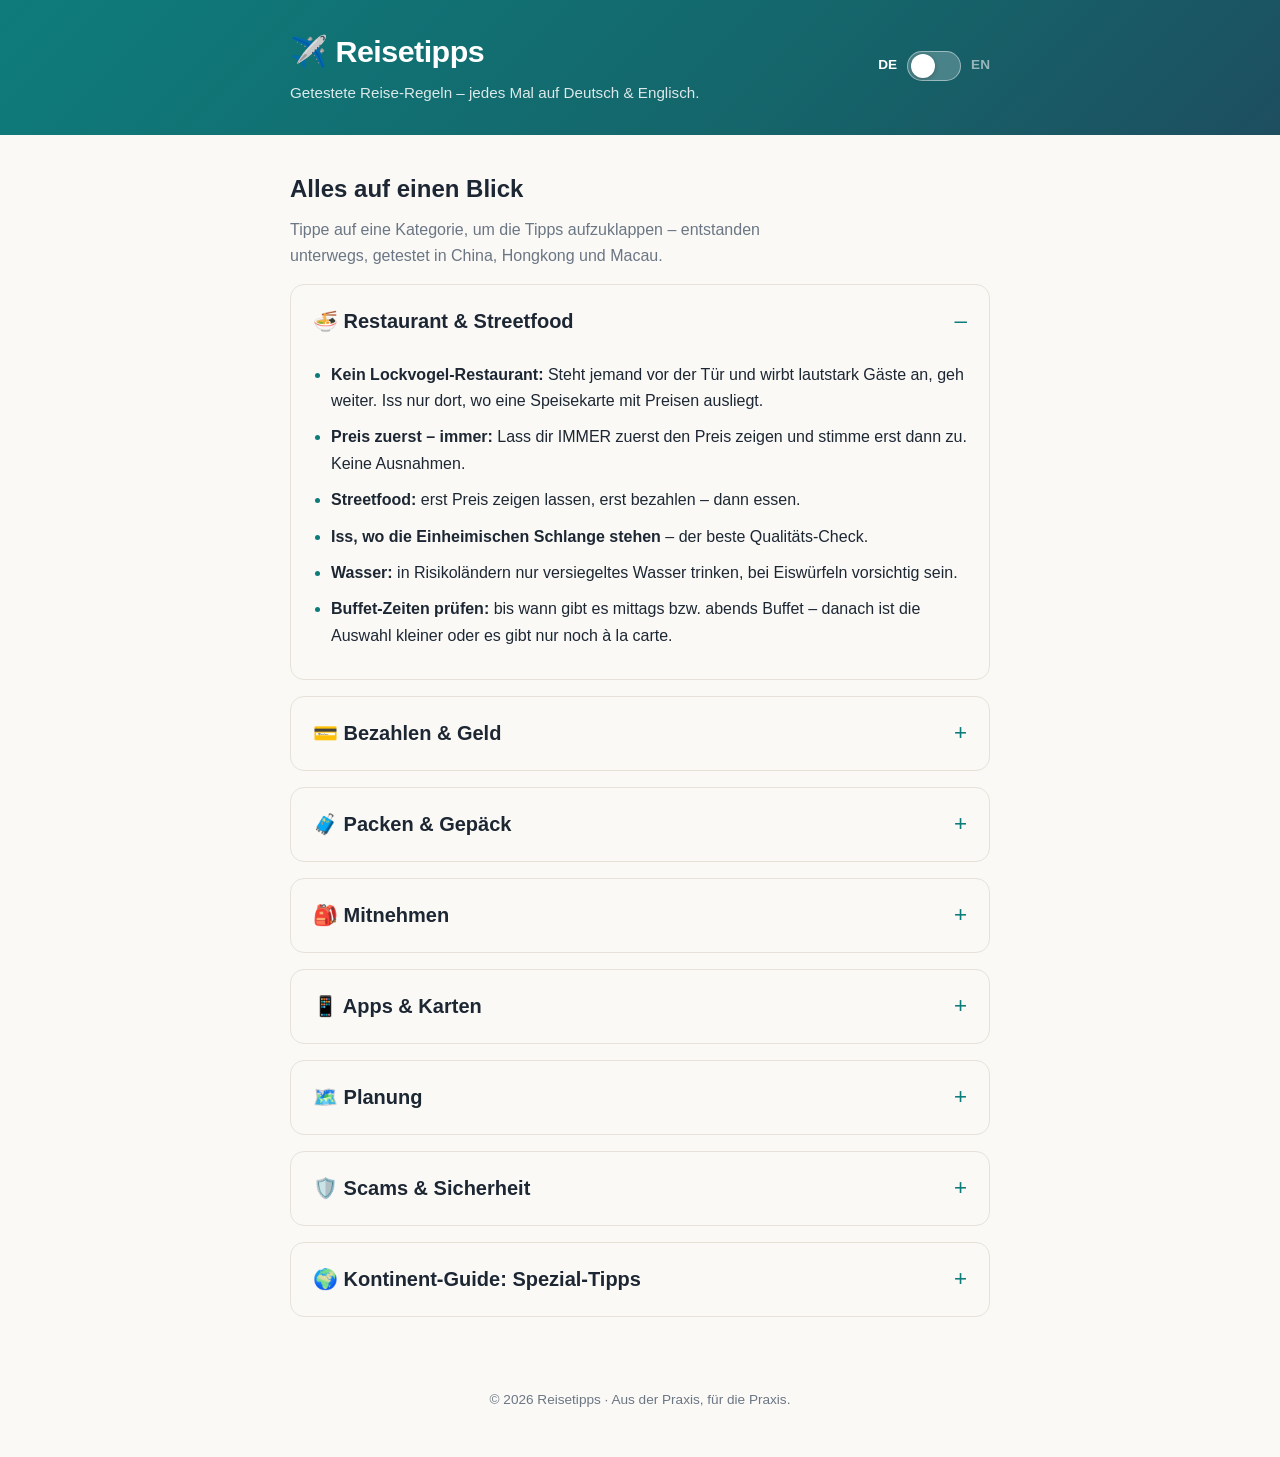
==== commit 7c5ecf5d: "Vier neue Tipps: Oeffnungszeiten, Bargeld-Check, Buffet-Zeiten, Desinfektionsspray" ====
--- a/index.html
+++ b/index.html
@@ -53,6 +53,8 @@
             <span class="en"><strong>Eat where the locals queue</strong> – the best quality check.</span></li>
         <li><span class="de"><strong>Wasser:</strong> in Risikoländern nur versiegeltes Wasser trinken, bei Eiswürfeln vorsichtig sein.</span>
             <span class="en"><strong>Water:</strong> in high-risk countries drink only sealed water, be careful with ice cubes.</span></li>
+        <li><span class="de"><strong>Buffet-Zeiten prüfen:</strong> bis wann gibt es mittags bzw. abends Buffet – danach ist die Auswahl kleiner oder es gibt nur noch à la carte.</span>
+            <span class="en"><strong>Check buffet times:</strong> until when is the lunch or dinner buffet served – after that the choice is smaller or it's à la carte only.</span></li>
       </ul>
     </details>
 
@@ -71,6 +73,8 @@
             <span class="en"><strong>Never let your card out of sight</strong> – no "I'll just take it to the back". Use a card with no foreign transaction fee.</span></li>
         <li><span class="de"><strong>Geld splitten:</strong> Tagesbudget in der Hosentasche, den Rest im Hotelsafe.</span>
             <span class="en"><strong>Split your money:</strong> day budget in your pocket, the rest in the hotel safe.</span></li>
+        <li><span class="de"><strong>Vorher prüfen, ob man Bargeld braucht</strong> – manche Orte nehmen nur Bargeld (z.&nbsp;B. kleine Stände, Busse, Wetten an der Rennbahn). Rechtzeitig abheben oder wechseln, nicht erst vor Ort merken.</span>
+            <span class="en"><strong>Check beforehand whether you need cash</strong> – some places take cash only (e.g. small stalls, buses, bets at the racecourse). Withdraw or exchange in time, don't find out on the spot.</span></li>
       </ul>
     </details>
 
@@ -115,6 +119,8 @@
             <span class="en"><strong>Back up documents twice:</strong> passport and insurance copies on your phone offline AND in the cloud.</span></li>
         <li><span class="de"><strong>Für alle Fälle:</strong> Mini-Apotheke (Schmerzmittel, Pflaster, Durchfallmittel, Elektrolyte), Snacks für die Anreise.</span>
             <span class="en"><strong>Just in case:</strong> mini pharmacy (painkillers, plasters, anti-diarrhea meds, electrolytes), snacks for the journey.</span></li>
+        <li><span class="de"><strong>Desinfektionsspray</strong> – ganz wichtig, für Hände und Flächen unterwegs.</span>
+            <span class="en"><strong>Disinfectant spray</strong> – very important, for hands and surfaces on the go.</span></li>
       </ul>
     </details>
 
@@ -143,6 +149,8 @@
             <span class="en"><strong>Check typical prices beforehand:</strong> taxi per km, SIM card, water, beer, meals (Numbeo, blogs, Reddit) – if you know normal prices, you spot rip-offs instantly.</span></li>
         <li><span class="de"><strong>Wichtige Nummern einspeichern:</strong> Polizei, Krankenwagen, Botschaft, Hotel, Airline, Versicherung, Kartensperr-Hotline – offline aufs Handy.</span>
             <span class="en"><strong>Save the important numbers:</strong> police, ambulance, embassy, hotel, airline, insurance, card blocking hotline – on your phone offline.</span></li>
+        <li><span class="de"><strong>Öffnungszeiten IMMER vorher prüfen</strong> – auch bei Restaurants, Museen und Sehenswürdigkeiten: Mittagspause, Ruhetag und letzte Einlasszeit checken, bevor man losfährt.</span>
+            <span class="en"><strong>Always check opening hours beforehand</strong> – also for restaurants, museums and sights: check lunch break, closing day and last entry before you set off.</span></li>
       </ul>
     </details>
 
@@ -199,6 +207,14 @@
                 <span class="en"><strong>Temple etiquette:</strong> cover shoulders/knees, shoes off.</span></li>
             <li><span class="de"><strong>SIM:</strong> eSIM vorher oder lokale SIM am Flughafen.</span>
                 <span class="en"><strong>SIM:</strong> eSIM in advance or local SIM at the airport.</span></li>
+            <li><span class="de"><strong>Chinesische Mauer ohne Massen:</strong> statt Tagestour ab Peking im Dorf Gubeikou übernachten – Gästehaus buchen, Taxi zur Mauer, einen Tag wandern, übernachten, am nächsten Tag weiter entlang der Mauer. Fast keine Menschen, dafür Abenteuer: Man kann nicht immer auf der Mauer bleiben, manchmal muss man sie umgehen.</span>
+                <span class="en"><strong>Great Wall without the crowds:</strong> instead of a day tour from Beijing, stay overnight in the village of Gubeikou – book a guesthouse, take a taxi to the Wall, hike one day, spend the night, then keep walking along the Wall the next day. Almost no people, but some adventure: you can't always stay on the Wall, sometimes you have to walk around it.</span></li>
+            <li><span class="de"><strong>Tai O (Fischerdorf, Lantau, Hongkong):</strong> Streetfood an der Kat Hing Street – Tai O Bakery (Zucker-Doughnuts), gegrillter Tintenfisch, Tofu-Pudding, alles unter HK$30–60; kleine Stände nur Bargeld (HKD), Octopus/Karte nur in Cafés und im 7-Eleven; Solo Café (86–88 Kat Hing St.) für Nicht-Fischiges (Tomato Bruschetta, Tiramisu, Cheesecake, Set HK$98); Bus 11 zurück nach Tung Chung ca. 55 Min.</span>
+                <span class="en"><strong>Tai O (fishing village, Lantau, Hong Kong):</strong> street food on Kat Hing Street – Tai O Bakery (sugar doughnuts), grilled squid, tofu pudding, all under HK$30–60; small stalls cash only (HKD), Octopus/card only in cafés and 7-Eleven; Solo Café (86–88 Kat Hing St.) for non-fishy food (tomato bruschetta, tiramisu, cheesecake, set HK$98); Bus 11 back to Tung Chung approx. 55 min.</span></li>
+            <li><span class="de"><strong>Peking: 1-Tages-Tech-Tour:</strong> Robot Mall &amp; Restaurant (tanzende humanoide Roboter, Roboter zum Selbersteuern), Fahrt im fahrerlosen Robotaxi, Xiaomi Hyper Factory (SU7-Ultra-Showroom, Go-Kart-Bahn, vollautomatisierte Fertigung mit Roboterarmen) – als buchbare Tagestour mit Privatfahrzeug, Preis und Ablauf per DM an @cosmorover.</span>
+                <span class="en"><strong>Beijing: 1-day tech tour:</strong> Robot Mall &amp; Restaurant (dancing humanoid robots, robots to drive yourself), a ride in a driverless robotaxi, Xiaomi Hyper Factory (SU7 Ultra showroom, go-kart track, fully automated production with robot arms) – as a bookable day tour with private vehicle, price and itinerary via DM to @cosmorover.</span></li>
+            <li><span class="de"><strong>Water Taxi West Kowloon → Tsim Sha Tsui East (erlebt 07.11.2026):</strong> Abfahrt 18:10 war die letzte sinnvolle – Personal am Pier bestätigte gegen 18:30, dass keine Fähre mehr fährt. Tarif HK$30 normal / HK$50 Premium p. P. (Transport Department, Tarif ab 01.10.2025). Die Fähre fährt nur selten (ca. alle 3 Std.) – Fahrplan am Pier prüfen. Alternative: Taxi (ca. 10–13 Min.) oder MTR Austin → East Tsim Sha Tsui (1 Station).</span>
+                <span class="en"><strong>Water taxi West Kowloon → Tsim Sha Tsui East (experienced 07.11.2026):</strong> the 18:10 departure was the last sensible one – pier staff confirmed around 18:30 that no more ferries run. Fare HK$30 standard / HK$50 premium p.p. (Transport Department, fare from 01.10.2025). The ferry runs rarely (approx. every 3 hrs) – check the timetable at the pier. Alternative: taxi (approx. 10–13 min) or MTR Austin → East Tsim Sha Tsui (1 station).</span></li>
           </ul>
         </details>
 
